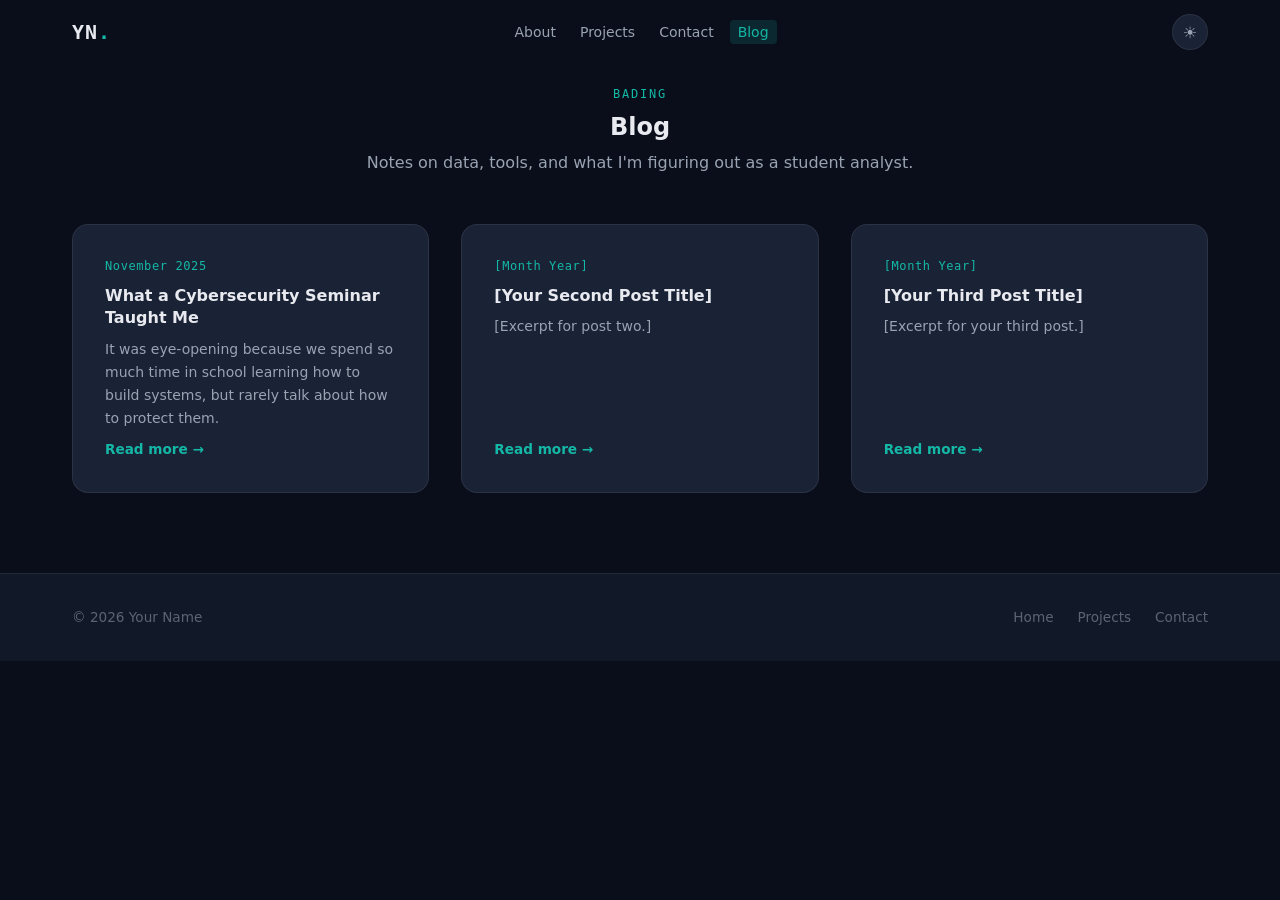
==== blog/index.html @ dedba13b "Initial portfolio setup" ====
<!DOCTYPE html>
<html lang="en" data-theme="dark">
<head>
  <meta charset="UTF-8" />
  <meta name="viewport" content="width=device-width, initial-scale=1.0" />

  <!-- TODO: Replace "Your Name" with your actual name -->
  <title>Blog | Your Name</title>
  <meta name="description" content="Notes on data analytics, tools, and what I'm learning — by Your Name." />

  <meta
    http-equiv="Content-Security-Policy"
    content="
      default-src 'self';
      script-src 'self';
      style-src 'self';
      img-src 'self' data:;
      font-src 'self';
      frame-ancestors 'none';
    "
  />

  <!-- Path goes up one level since this file is in /blog/ -->
  <link rel="stylesheet" href="../assets/css/style.css" />
</head>
<body>

  <nav class="navbar" id="navbar" role="navigation" aria-label="Main navigation">
    <div class="nav-container">
      <!-- TODO: Replace with your name or initials -->
      <a class="nav-logo" href="../index.html">YN<span class="accent">.</span></a>
      <ul class="nav-links" id="nav-links" role="list">
        <li><a href="../index.html#about">About</a></li>
        <li><a href="../index.html#projects">Projects</a></li>
        <li><a href="../index.html#contact">Contact</a></li>
        <li><a href="../blog/" aria-current="page">Blog</a></li>
      </ul>
      <div class="nav-controls">
        <button class="theme-toggle" id="theme-toggle" aria-label="Toggle dark and light mode" aria-pressed="true">
          <span class="theme-icon" aria-hidden="true">☀</span>
        </button>
        <button class="hamburger" id="hamburger" aria-label="Open navigation menu" aria-expanded="false" aria-controls="nav-links">
          <span></span><span></span><span></span>
        </button>
      </div>
    </div>
  </nav>

  <main>
    <section class="section" style="padding-top: calc(var(--nav-height) + var(--space-3xl));" aria-labelledby="blog-index-heading">
      <div class="container">

        <div class="section-header reveal">
          <span class="section-label">bADING</span>
          <h1 id="blog-index-heading">Blog</h1>
          <p class="section-subtitle">Notes on data, tools, and what I'm figuring out as a student analyst.</p>
        </div>

        <div class="blog-grid">

          <!--
            TODO: Add a card here for each blog post you write.
            Create the post as a separate .html file (e.g., post-1.html)
            and update the href to match the filename.
          -->

          <article class="blog-card reveal" aria-labelledby="post1-title">
            <span class="blog-date">November 2025</span>
            <h3 id="post1-title" class="blog-title">
              <a href="blog/post-1.html">What a Cybersecurity Seminar Taught Me </a>
            </h3>
            <!-- TODO: Write a 1–2 sentence teaser for the post -->
            <p class="blog-excerpt">It was eye-opening because we spend so much time in school learning how to build systems, but rarely talk about how to protect them.</p>
            <a href="blog/post-1.html" class="blog-read-more" aria-label="Read more of your first post">Read more →</a>
          </article>

          <article class="blog-card reveal" aria-labelledby="blog-post2">
            <span class="blog-date">[Month Year]</span>
            <h2 id="blog-post2" class="blog-title">
              <a href="post-2.html">[Your Second Post Title]</a>
            </h2>
            <p class="blog-excerpt">[Excerpt for post two.]</p>
            <a href="post-2.html" class="blog-read-more" aria-label="Read your second post">Read more →</a>
          </article>
        
          <article class="blog-card reveal" aria-labelledby="post3-title">
            <span class="blog-date">[Month Year]</span>
            <h3 id="post3-title" class="blog-title">
              <a href="blog/post-3.html">[Your Third Post Title]</a>
            </h3>
            <p class="blog-excerpt">
              [Excerpt for your third post.]
            </p>
            <a href="blog/post-3.html" class="blog-read-more" aria-label="Read more of your third post">Read more →</a>
          </article>

        </div>

      </div>
    </section>
  </main>

  <footer class="footer" role="contentinfo">
    <div class="container">
      <div class="footer-content">
        <!-- TODO: Replace "Your Name" -->
        <p class="footer-copy">&copy; <span id="footer-year"></span> Your Name</p>
        <nav class="footer-nav" aria-label="Footer navigation">
          <a href="../index.html">Home</a>
          <a href="../index.html#projects">Projects</a>
          <a href="../index.html#contact">Contact</a>
        </nav>
      </div>
    </div>
  </footer>

  <script src="../assets/js/main.js"></script>
</body>
</html>
---- assets/css/style.css ----
/* ============================================================
   PORTFOLIO — STYLE.CSS
   Written from scratch. No CSS framework.
   Structure:
   1. CSS Custom Properties (variables for both themes)
   2. Reset / Base
   3. Utilities
   4. Layout helpers
   5. Navigation
   6. Hero
   7. Sections (About, Skills, Projects, Education, Certs, Blog, Contact)
   8. Footer
   9. Animations / Reveal
   10. Media queries
============================================================ */


/* ============================================================
   1. CSS CUSTOM PROPERTIES
   Colors, fonts, spacing, transitions — all in one place.
   Change a value here and it updates everywhere.
============================================================ */
:root {
  /* Color palette — dark theme (default) */
  --bg-primary:       #0a0e1a;
  --bg-secondary:     #111827;
  --bg-card:          #1a2235;
  --bg-card-hover:    #1f2a40;

  --text-primary:     #e8eaf0;
  --text-secondary:   #9aa3b2;
  --text-muted:       #5c6474;

  --accent:           #14b8a6;   /* teal */
  --accent-dim:       #0d9488;
  --accent-glow:      rgba(20, 184, 166, 0.15);

  --border:           rgba(255, 255, 255, 0.07);
  --border-hover:     rgba(20, 184, 166, 0.4);

  --navy:             #1e3a5f;

  /* Typography */
  --font-sans:        'Segoe UI', system-ui, -apple-system, sans-serif;
  --font-mono:        'Cascadia Code', 'Fira Code', 'Consolas', monospace;

  /* Spacing scale */
  --space-xs:   0.25rem;
  --space-sm:   0.5rem;
  --space-md:   1rem;
  --space-lg:   1.5rem;
  --space-xl:   2rem;
  --space-2xl:  3rem;
  --space-3xl:  5rem;

  /* Layout */
  --max-width:  1200px;
  --nav-height: 64px;

  /* Shadows */
  --shadow-sm:  0 1px 3px rgba(0,0,0,0.3);
  --shadow-md:  0 4px 16px rgba(0,0,0,0.4);
  --shadow-lg:  0 8px 32px rgba(0,0,0,0.5);
  --shadow-accent: 0 0 20px rgba(20, 184, 166, 0.2);

  /* Transitions */
  --transition-fast:   150ms ease;
  --transition-normal: 250ms ease;
  --transition-slow:   400ms ease;

  /* Border radius */
  --radius-sm:  4px;
  --radius-md:  8px;
  --radius-lg:  16px;
  --radius-xl:  24px;
}

/* Light theme overrides */
[data-theme="light"] {
  --bg-primary:     #f0f4f8;
  --bg-secondary:   #ffffff;
  --bg-card:        #ffffff;
  --bg-card-hover:  #f8fafc;

  --text-primary:   #1a202c;
  --text-secondary: #4a5568;
  --text-muted:     #718096;

  --accent:         #0d9488;
  --accent-dim:     #0f766e;
  --accent-glow:    rgba(13, 148, 136, 0.1);

  --border:         rgba(0, 0, 0, 0.08);
  --border-hover:   rgba(13, 148, 136, 0.4);

  --shadow-sm:  0 1px 3px rgba(0,0,0,0.1);
  --shadow-md:  0 4px 16px rgba(0,0,0,0.1);
  --shadow-lg:  0 8px 32px rgba(0,0,0,0.12);
}


/* ============================================================
   2. RESET / BASE
============================================================ */
*, *::before, *::after {
  box-sizing: border-box;
  margin: 0;
  padding: 0;
}

html {
  scroll-behavior: smooth;
  scroll-padding-top: var(--nav-height);
  font-size: 16px;
}

body {
  font-family: var(--font-sans);
  background-color: var(--bg-primary);
  color: var(--text-primary);
  line-height: 1.65;
  transition: background-color var(--transition-slow), color var(--transition-slow);
  overflow-x: hidden;
}

a {
  color: var(--accent);
  text-decoration: none;
  transition: color var(--transition-fast), opacity var(--transition-fast);
}

a:hover { opacity: 0.85; }

a:focus-visible {
  outline: 2px solid var(--accent);
  outline-offset: 3px;
  border-radius: var(--radius-sm);
}

img {
  max-width: 100%;
  display: block;
}

ul { list-style: none; }

button {
  cursor: pointer;
  font-family: var(--font-sans);
  border: none;
  background: none;
}

button:focus-visible {
  outline: 2px solid var(--accent);
  outline-offset: 3px;
  border-radius: var(--radius-sm);
}

h1, h2, h3, h4 {
  line-height: 1.2;
  font-weight: 700;
}


/* ============================================================
   3. UTILITIES
============================================================ */
.accent { color: var(--accent); }

.visually-hidden {
  position: absolute;
  width: 1px;
  height: 1px;
  padding: 0;
  margin: -1px;
  overflow: hidden;
  clip: rect(0,0,0,0);
  white-space: nowrap;
  border: 0;
}


/* ============================================================
   4. LAYOUT HELPERS
============================================================ */
.container {
  width: 100%;
  max-width: var(--max-width);
  margin: 0 auto;
  padding: 0 var(--space-xl);
}

.section {
  padding: var(--space-3xl) 0;
}

.section-header {
  text-align: center;
  margin-bottom: var(--space-2xl);
}

.section-label {
  display: inline-block;
  font-family: var(--font-mono);
  font-size: 0.75rem;
  letter-spacing: 0.15em;
  text-transform: uppercase;
  color: var(--accent);
  margin-bottom: var(--space-sm);
}

.section-header h2 {
  font-size: clamp(1.75rem, 4vw, 2.5rem);
  color: var(--text-primary);
}

.section-subtitle {
  margin-top: var(--space-sm);
  color: var(--text-secondary);
  font-size: 1rem;
}


/* ============================================================
   5. NAVIGATION
============================================================ */
.navbar {
  position: fixed;
  top: 0;
  left: 0;
  right: 0;
  height: var(--nav-height);
  z-index: 1000;
  background: transparent;
  transition: background-color var(--transition-normal), box-shadow var(--transition-normal);
}

.navbar.scrolled {
  background: var(--bg-secondary);
  box-shadow: var(--shadow-sm);
  border-bottom: 1px solid var(--border);
}

.nav-container {
  max-width: var(--max-width);
  margin: 0 auto;
  padding: 0 var(--space-xl);
  height: 100%;
  display: flex;
  align-items: center;
  justify-content: space-between;
  gap: var(--space-xl);
}

.nav-logo {
  font-family: var(--font-mono);
  font-size: 1.25rem;
  font-weight: 700;
  color: var(--text-primary);
  letter-spacing: 0.05em;
  flex-shrink: 0;
}

.nav-links {
  display: flex;
  align-items: center;
  gap: var(--space-sm);
}

.nav-links a {
  font-size: 0.875rem;
  color: var(--text-secondary);
  padding: var(--space-xs) var(--space-sm);
  border-radius: var(--radius-sm);
  transition: color var(--transition-fast), background-color var(--transition-fast);
}

.nav-links a:hover,
.nav-links a[aria-current="page"] {
  color: var(--accent);
  background: var(--accent-glow);
}

.nav-controls {
  display: flex;
  align-items: center;
  gap: var(--space-sm);
}

.theme-toggle {
  width: 36px;
  height: 36px;
  border-radius: 50%;
  display: flex;
  align-items: center;
  justify-content: center;
  font-size: 1rem;
  color: var(--text-secondary);
  background: var(--bg-card);
  border: 1px solid var(--border);
  transition: color var(--transition-fast), background-color var(--transition-fast), border-color var(--transition-fast);
}

.theme-toggle:hover {
  color: var(--accent);
  border-color: var(--accent);
}

/* Hamburger (mobile) */
.hamburger {
  display: none;
  flex-direction: column;
  gap: 5px;
  width: 36px;
  height: 36px;
  align-items: center;
  justify-content: center;
  border-radius: var(--radius-sm);
  color: var(--text-secondary);
}

.hamburger span {
  display: block;
  width: 20px;
  height: 2px;
  background: currentColor;
  border-radius: 2px;
  transition: transform var(--transition-normal), opacity var(--transition-normal);
}

.hamburger[aria-expanded="true"] span:nth-child(1) {
  transform: translateY(7px) rotate(45deg);
}
.hamburger[aria-expanded="true"] span:nth-child(2) {
  opacity: 0;
}
.hamburger[aria-expanded="true"] span:nth-child(3) {
  transform: translateY(-7px) rotate(-45deg);
}


/* ============================================================
   6. HERO
============================================================ */
.hero {
  position: relative;
  min-height: 100vh;
  display: flex;
  align-items: center;
  justify-content: center;
  overflow: hidden;
  padding: calc(var(--nav-height) + var(--space-xl)) var(--space-xl) var(--space-3xl);
}

/* Graph-paper grid background — data-themed aesthetic */
.hero-bg-grid {
  position: absolute;
  inset: 0;
  background-image:
    linear-gradient(var(--border) 1px, transparent 1px),
    linear-gradient(90deg, var(--border) 1px, transparent 1px);
  background-size: 40px 40px;
  mask-image: radial-gradient(ellipse 80% 80% at 50% 50%, black 40%, transparent 100%);
  -webkit-mask-image: radial-gradient(ellipse 80% 80% at 50% 50%, black 40%, transparent 100%);
  pointer-events: none;
}

.hero-content {
  position: relative;
  text-align: center;
  max-width: 800px;
  animation: heroFadeIn 0.8s ease both;
}

.hero-greeting {
  font-family: var(--font-mono);
  font-size: 0.9rem;
  color: var(--accent);
  letter-spacing: 0.1em;
  margin-bottom: var(--space-sm);
}

.hero-name {
  font-size: clamp(2.5rem, 7vw, 5rem);
  color: var(--text-primary);
  margin-bottom: var(--space-md);
  letter-spacing: -0.02em;
}

.hero-tagline {
  font-family: var(--font-mono);
  font-size: clamp(0.9rem, 2vw, 1.1rem);
  color: var(--text-secondary);
  margin-bottom: var(--space-lg);
  letter-spacing: 0.05em;
}

.hero-bio {
  font-size: 1.05rem;
  color: var(--text-secondary);
  max-width: 560px;
  margin: 0 auto var(--space-xl);
  line-height: 1.75;
}

/* Animated stat strip */
.hero-stats {
  display: flex;
  align-items: center;
  justify-content: center;
  gap: var(--space-xl);
  margin-bottom: var(--space-xl);
  padding: var(--space-lg) var(--space-xl);
  background: var(--bg-card);
  border: 1px solid var(--border);
  border-radius: var(--radius-lg);
  max-width: 480px;
  margin-left: auto;
  margin-right: auto;
}

.stat-item {
  display: flex;
  flex-direction: column;
  align-items: center;
  gap: var(--space-xs);
}

.stat-num {
  font-family: var(--font-mono);
  font-size: 2rem;
  font-weight: 700;
  color: var(--accent);
  line-height: 1;
}

.stat-label {
  font-size: 0.75rem;
  color: var(--text-muted);
  letter-spacing: 0.05em;
}

.stat-divider {
  width: 1px;
  height: 40px;
  background: var(--border);
}

.hero-cta {
  display: flex;
  gap: var(--space-md);
  justify-content: center;
  flex-wrap: wrap;
}

/* Scroll indicator */
.scroll-indicator {
  position: absolute;
  bottom: var(--space-xl);
  left: 50%;
  transform: translateX(-50%);
  display: flex;
  flex-direction: column;
  align-items: center;
  color: var(--text-muted);
}

.scroll-indicator span {
  display: block;
  width: 20px;
  height: 32px;
  border: 2px solid currentColor;
  border-radius: 10px;
  position: relative;
}

.scroll-indicator span::after {
  content: '';
  position: absolute;
  top: 5px;
  left: 50%;
  transform: translateX(-50%);
  width: 4px;
  height: 6px;
  background: currentColor;
  border-radius: 2px;
  animation: scrollBounce 1.5s ease-in-out infinite;
}


/* ============================================================
   BUTTONS — shared styles
============================================================ */
.btn {
  display: inline-flex;
  align-items: center;
  justify-content: center;
  gap: var(--space-xs);
  padding: 0.65rem 1.4rem;
  border-radius: var(--radius-md);
  font-size: 0.875rem;
  font-weight: 600;
  letter-spacing: 0.03em;
  transition: all var(--transition-normal);
  text-decoration: none;
  border: 2px solid transparent;
  cursor: pointer;
  white-space: nowrap;
}

.btn-primary {
  background: var(--accent);
  color: #fff;
  border-color: var(--accent);
}

.btn-primary:hover {
  background: var(--accent-dim);
  border-color: var(--accent-dim);
  opacity: 1;
  box-shadow: var(--shadow-accent);
  transform: translateY(-1px);
}

.btn-secondary {
  background: transparent;
  color: var(--text-primary);
  border-color: var(--border-hover);
}

.btn-secondary:hover {
  background: var(--accent-glow);
  border-color: var(--accent);
  color: var(--accent);
  opacity: 1;
}

.btn-outline {
  background: transparent;
  color: var(--accent);
  border-color: var(--accent);
}

.btn-outline:hover {
  background: var(--accent);
  color: #fff;
  opacity: 1;
}

.btn-sm {
  padding: 0.4rem 0.9rem;
  font-size: 0.8rem;
}

.btn-full { width: 100%; }


/* ============================================================
   7a. ABOUT
============================================================ */
.about-section { background: var(--bg-secondary); }

.about-grid {
  display: grid;
  grid-template-columns: 280px 1fr;
  gap: var(--space-2xl);
  align-items: start;
}

.image-placeholder {
  aspect-ratio: 1;
  background: var(--bg-card);
  border: 2px dashed var(--border);
  border-radius: var(--radius-lg);
  display: flex;
  flex-direction: column;
  align-items: center;
  justify-content: center;
  gap: var(--space-sm);
  color: var(--text-muted);
  font-size: 0.85rem;
  text-align: center;
  padding: var(--space-lg);
}

.image-placeholder span { font-size: 2.5rem; }

.about-text p {
  color: var(--text-secondary);
  margin-bottom: var(--space-md);
  line-height: 1.8;
}

.about-details {
  margin-top: var(--space-xl);
  display: grid;
  gap: var(--space-sm);
  border-top: 1px solid var(--border);
  padding-top: var(--space-xl);
}

.detail-item {
  display: flex;
  gap: var(--space-md);
  align-items: baseline;
}

.detail-label {
  font-family: var(--font-mono);
  font-size: 0.75rem;
  color: var(--accent);
  letter-spacing: 0.08em;
  min-width: 100px;
  flex-shrink: 0;
}

.detail-value {
  font-size: 0.9rem;
  color: var(--text-secondary);
}


/* ============================================================
   7b. SKILLS
============================================================ */
.skills-grid {
  display: grid;
  grid-template-columns: repeat(auto-fit, minmax(280px, 1fr));
  gap: var(--space-xl);
}

.skill-category {
  background: var(--bg-card);
  border: 1px solid var(--border);
  border-radius: var(--radius-lg);
  padding: var(--space-xl);
  transition: border-color var(--transition-normal), box-shadow var(--transition-normal);
}

.skill-category:hover {
  border-color: var(--border-hover);
  box-shadow: var(--shadow-md);
}

.skill-category-title {
  font-size: 1rem;
  color: var(--text-primary);
  margin-bottom: var(--space-lg);
  display: flex;
  align-items: center;
  gap: var(--space-sm);
}

.skill-icon { font-size: 1.1rem; }

.skill-list { display: flex; flex-direction: column; gap: var(--space-md); }

.skill-item { display: flex; flex-direction: column; gap: var(--space-xs); }

.skill-name {
  font-size: 0.875rem;
  color: var(--text-secondary);
}

.skill-bar {
  height: 6px;
  background: var(--border);
  border-radius: 3px;
  overflow: hidden;
}

.skill-fill {
  height: 100%;
  background: linear-gradient(90deg, var(--accent), var(--accent-dim));
  border-radius: 3px;
  width: 0%;
  transition: width 1s cubic-bezier(0.4, 0, 0.2, 1);
}


/* ============================================================
   7c. PROJECTS
============================================================ */
.projects-section { background: var(--bg-secondary); }

.project-filters {
  display: flex;
  gap: var(--space-sm);
  flex-wrap: wrap;
  justify-content: center;
  margin-bottom: var(--space-2xl);
}

.filter-btn {
  padding: 0.4rem 1rem;
  border-radius: 999px;
  font-size: 0.8rem;
  font-weight: 500;
  color: var(--text-secondary);
  background: var(--bg-card);
  border: 1px solid var(--border);
  transition: all var(--transition-fast);
}

.filter-btn:hover,
.filter-btn.active {
  color: var(--accent);
  background: var(--accent-glow);
  border-color: var(--accent);
}

.projects-grid {
  display: grid;
  grid-template-columns: repeat(auto-fill, minmax(300px, 1fr));
  gap: var(--space-xl);
}

.project-card {
  background: var(--bg-card);
  border: 1px solid var(--border);
  border-radius: var(--radius-lg);
  display: flex;
  flex-direction: column;
  transition: transform var(--transition-normal), border-color var(--transition-normal), box-shadow var(--transition-normal);
  overflow: hidden;
}

.project-card:hover {
  transform: translateY(-4px);
  border-color: var(--border-hover);
  box-shadow: var(--shadow-lg);
}

.project-card.hidden { display: none; }

.project-card-header {
  padding: var(--space-lg) var(--space-lg) 0;
  display: flex;
  align-items: center;
  justify-content: space-between;
}

.project-icon { font-size: 1.75rem; }

.project-category-badge {
  font-family: var(--font-mono);
  font-size: 0.7rem;
  letter-spacing: 0.08em;
  color: var(--accent);
  background: var(--accent-glow);
  padding: 0.2rem 0.6rem;
  border-radius: 999px;
  border: 1px solid var(--accent);
  opacity: 0.8;
}

.project-card-body {
  padding: var(--space-md) var(--space-lg);
  flex: 1;
}

.project-title {
  font-size: 1rem;
  color: var(--text-primary);
  margin-bottom: var(--space-sm);
}

.project-description {
  font-size: 0.875rem;
  color: var(--text-secondary);
  line-height: 1.65;
  margin-bottom: var(--space-md);
}

.project-tags {
  display: flex;
  flex-wrap: wrap;
  gap: var(--space-xs);
}

.tag {
  font-family: var(--font-mono);
  font-size: 0.7rem;
  color: var(--text-muted);
  background: var(--bg-secondary);
  padding: 0.15rem 0.5rem;
  border-radius: var(--radius-sm);
  border: 1px solid var(--border);
}

.project-card-footer {
  padding: var(--space-md) var(--space-lg) var(--space-lg);
  display: flex;
  gap: var(--space-sm);
  border-top: 1px solid var(--border);
}


/* ============================================================
   7d. EDUCATION
============================================================ */
.education-timeline {
  max-width: 760px;
  margin: 0 auto;
  display: flex;
  flex-direction: column;
  gap: var(--space-xl);
}

.edu-card {
  display: flex;
  gap: var(--space-lg);
  background: var(--bg-card);
  border: 1px solid var(--border);
  border-radius: var(--radius-lg);
  padding: var(--space-xl);
  transition: border-color var(--transition-normal);
}

.edu-card:hover { border-color: var(--border-hover); }

.edu-icon {
  font-size: 2rem;
  flex-shrink: 0;
  margin-top: 2px;
}

.edu-content { flex: 1; }

.edu-header {
  display: flex;
  align-items: flex-start;
  justify-content: space-between;
  gap: var(--space-md);
  flex-wrap: wrap;
  margin-bottom: var(--space-xs);
}

.edu-degree {
  font-size: 1.05rem;
  color: var(--text-primary);
}

.edu-school {
  font-size: 0.9rem;
  color: var(--accent);
}

.edu-year {
  font-family: var(--font-mono);
  font-size: 0.8rem;
  color: var(--text-muted);
  display: block;
  margin-bottom: var(--space-lg);
}

.edu-details { margin-top: var(--space-md); }

.edu-details-label {
  font-size: 0.8rem;
  font-weight: 600;
  color: var(--text-secondary);
  letter-spacing: 0.05em;
  text-transform: uppercase;
  margin-top: var(--space-md);
  margin-bottom: var(--space-sm);
}

.coursework-list,
.achievement-list {
  display: flex;
  flex-wrap: wrap;
  gap: var(--space-xs) var(--space-md);
}

.coursework-list li,
.achievement-list li {
  font-size: 0.85rem;
  color: var(--text-secondary);
}

.coursework-list li::before {
  content: '→ ';
  color: var(--accent);
  font-family: var(--font-mono);
}

.achievement-list li::before {
  content: '★ ';
  color: var(--accent);
}


/* ============================================================
   7e. CERTIFICATIONS
============================================================ */
.certifications-section { background: var(--bg-secondary); }

.certs-grid {
  display: grid;
  grid-template-columns: repeat(auto-fill, minmax(220px, 1fr));
  gap: var(--space-lg);
}

.cert-card {
  background: var(--bg-card);
  border: 1px solid var(--border);
  border-radius: var(--radius-lg);
  padding: var(--space-lg);
  display: flex;
  gap: var(--space-md);
  align-items: flex-start;
  transition: border-color var(--transition-normal), box-shadow var(--transition-normal);
}

.cert-card:hover {
  border-color: var(--border-hover);
  box-shadow: var(--shadow-sm);
}

.cert-planned {
  opacity: 0.7;
  border-style: dashed;
}

.cert-status {
  width: 32px;
  height: 32px;
  border-radius: 50%;
  display: flex;
  align-items: center;
  justify-content: center;
  font-size: 0.85rem;
  font-weight: 700;
  flex-shrink: 0;
}

.cert-status.earned {
  background: rgba(20, 184, 166, 0.2);
  color: var(--accent);
  border: 1px solid var(--accent);
}

.cert-status.planned {
  background: var(--bg-secondary);
  color: var(--text-muted);
  border: 1px solid var(--border);
}

.cert-name {
  font-size: 0.9rem;
  color: var(--text-primary);
  margin-bottom: var(--space-xs);
}

.cert-issuer {
  display: block;
  font-size: 0.8rem;
  color: var(--text-muted);
  margin-bottom: var(--space-xs);
}

.cert-date {
  display: block;
  font-family: var(--font-mono);
  font-size: 0.75rem;
  color: var(--text-muted);
  margin-bottom: var(--space-sm);
}

.cert-link {
  font-size: 0.8rem;
  color: var(--accent);
}


/* ============================================================
   7f. BLOG
============================================================ */
.blog-grid {
  display: grid;
  grid-template-columns: repeat(auto-fill, minmax(280px, 1fr));
  gap: var(--space-xl);
}

.blog-card {
  background: var(--bg-card);
  border: 1px solid var(--border);
  border-radius: var(--radius-lg);
  padding: var(--space-xl);
  display: flex;
  flex-direction: column;
  gap: var(--space-sm);
  transition: border-color var(--transition-normal), transform var(--transition-normal);
}

.blog-card:hover {
  border-color: var(--border-hover);
  transform: translateY(-2px);
}

.blog-date {
  font-family: var(--font-mono);
  font-size: 0.75rem;
  color: var(--accent);
  letter-spacing: 0.05em;
}

.blog-title {
  font-size: 1rem;
  color: var(--text-primary);
  line-height: 1.4;
}

.blog-title a { color: var(--text-primary); }
.blog-title a:hover { color: var(--accent); opacity: 1; }

.blog-excerpt {
  font-size: 0.875rem;
  color: var(--text-secondary);
  line-height: 1.65;
  flex: 1;
}

.blog-read-more {
  font-size: 0.85rem;
  color: var(--accent);
  font-weight: 600;
  align-self: flex-start;
}

.blog-cta {
  text-align: center;
  margin-top: var(--space-2xl);
}


/* ============================================================
   7g. CONTACT
============================================================ */
.contact-section { background: var(--bg-secondary); }

.contact-grid {
  display: grid;
  grid-template-columns: 1fr 2fr;
  gap: var(--space-2xl);
  max-width: 900px;
  margin: 0 auto;
}

.contact-links-title {
  font-size: 0.85rem;
  color: var(--text-secondary);
  font-weight: 600;
  margin-bottom: var(--space-lg);
  letter-spacing: 0.05em;
  text-transform: uppercase;
}

.social-links {
  display: flex;
  flex-direction: column;
  gap: var(--space-md);
}

.social-link {
  display: flex;
  align-items: center;
  gap: var(--space-md);
  color: var(--text-secondary);
  font-size: 0.9rem;
  font-weight: 500;
  padding: var(--space-md);
  background: var(--bg-card);
  border: 1px solid var(--border);
  border-radius: var(--radius-md);
  transition: all var(--transition-normal);
}

.social-link:hover {
  color: var(--accent);
  border-color: var(--accent);
  background: var(--accent-glow);
  opacity: 1;
}

.social-icon {
  display: flex;
  align-items: center;
  justify-content: center;
  flex-shrink: 0;
  color: currentColor;
}

/* Form */
.contact-form-wrap {
  background: var(--bg-card);
  border: 1px solid var(--border);
  border-radius: var(--radius-lg);
  padding: var(--space-xl);
}

.form-group {
  display: flex;
  flex-direction: column;
  gap: var(--space-xs);
  margin-bottom: var(--space-lg);
}

label {
  font-size: 0.85rem;
  font-weight: 600;
  color: var(--text-secondary);
}

input[type="text"],
input[type="email"],
textarea {
  width: 100%;
  padding: 0.65rem 0.9rem;
  background: var(--bg-secondary);
  border: 1px solid var(--border);
  border-radius: var(--radius-md);
  color: var(--text-primary);
  font-family: var(--font-sans);
  font-size: 0.9rem;
  transition: border-color var(--transition-fast), box-shadow var(--transition-fast);
  resize: vertical;
}

input[type="text"]:focus,
input[type="email"]:focus,
textarea:focus {
  outline: none;
  border-color: var(--accent);
  box-shadow: 0 0 0 3px var(--accent-glow);
}

input::placeholder,
textarea::placeholder {
  color: var(--text-muted);
}

.form-error {
  font-size: 0.8rem;
  color: #f87171;
  min-height: 1rem;
}

.form-status {
  margin-top: var(--space-md);
  font-size: 0.875rem;
  text-align: center;
  min-height: 1.5rem;
}

.form-status.success { color: var(--accent); }
.form-status.error   { color: #f87171; }


/* ============================================================
   8. FOOTER
============================================================ */
.footer {
  background: var(--bg-secondary);
  border-top: 1px solid var(--border);
  padding: var(--space-xl) 0;
}

.footer-content {
  display: flex;
  align-items: center;
  justify-content: space-between;
  gap: var(--space-lg);
  flex-wrap: wrap;
}

.footer-copy {
  font-size: 0.85rem;
  color: var(--text-muted);
}

.footer-nav {
  display: flex;
  gap: var(--space-lg);
}

.footer-nav a {
  font-size: 0.85rem;
  color: var(--text-muted);
  transition: color var(--transition-fast);
}

.footer-nav a:hover { color: var(--accent); }


/* ============================================================
   9. ANIMATIONS
============================================================ */

/* Hero entrance */
@keyframes heroFadeIn {
  from { opacity: 0; transform: translateY(20px); }
  to   { opacity: 1; transform: translateY(0); }
}

/* Scroll-reveal base state */
.reveal {
  opacity: 0;
  transform: translateY(24px);
  transition: opacity 0.6s ease, transform 0.6s ease;
}

/* Applied by JavaScript when element enters viewport */
.reveal.visible {
  opacity: 1;
  transform: translateY(0);
}

/* Stagger children inside a grid so they animate in sequence */
.projects-grid .reveal:nth-child(2) { transition-delay: 0.08s; }
.projects-grid .reveal:nth-child(3) { transition-delay: 0.16s; }
.projects-grid .reveal:nth-child(4) { transition-delay: 0.24s; }
.skills-grid .reveal:nth-child(2)   { transition-delay: 0.1s; }
.skills-grid .reveal:nth-child(3)   { transition-delay: 0.2s; }
.certs-grid .reveal:nth-child(2)    { transition-delay: 0.08s; }
.certs-grid .reveal:nth-child(3)    { transition-delay: 0.16s; }
.certs-grid .reveal:nth-child(4)    { transition-delay: 0.24s; }
.blog-grid .reveal:nth-child(2)     { transition-delay: 0.1s; }
.blog-grid .reveal:nth-child(3)     { transition-delay: 0.2s; }

/* Scroll bounce on hero indicator */
@keyframes scrollBounce {
  0%, 100% { transform: translateX(-50%) translateY(0); }
  50%       { transform: translateX(-50%) translateY(6px); }
}


/* ============================================================
   10. MEDIA QUERIES
============================================================ */

/* Tablet — below 900px */
@media (max-width: 900px) {
  .about-grid {
    grid-template-columns: 1fr;
  }

  .image-placeholder {
    max-width: 240px;
    margin: 0 auto;
  }

  .contact-grid {
    grid-template-columns: 1fr;
  }
}

/* Mobile — below 700px */
@media (max-width: 700px) {

  :root {
    --space-3xl: 3.5rem;
  }

  .container {
    padding: 0 var(--space-lg);
  }

  /* Nav: show hamburger, hide link list by default */
  .hamburger {
    display: flex;
  }

  .nav-links {
    position: fixed;
    top: var(--nav-height);
    left: 0;
    right: 0;
    background: var(--bg-secondary);
    border-bottom: 1px solid var(--border);
    flex-direction: column;
    padding: var(--space-lg);
    gap: var(--space-sm);
    transform: translateY(-110%);
    transition: transform var(--transition-normal);
    z-index: 999;
  }

  .nav-links.open {
    transform: translateY(0);
  }

  .nav-links a {
    padding: var(--space-sm) var(--space-md);
    font-size: 0.95rem;
    width: 100%;
    display: block;
  }

  /* Hero stat strip stacks */
  .hero-stats {
    flex-direction: column;
    gap: var(--space-md);
    max-width: 240px;
  }

  .stat-divider {
    width: 40px;
    height: 1px;
  }

  /* Project grid goes single column */
  .projects-grid {
    grid-template-columns: 1fr;
  }

  /* Blog grid single column */
  .blog-grid {
    grid-template-columns: 1fr;
  }

  /* Certs grid single column */
  .certs-grid {
    grid-template-columns: 1fr;
  }

  /* Education card */
  .edu-card {
    flex-direction: column;
  }

  /* Footer stacks */
  .footer-content {
    flex-direction: column;
    text-align: center;
  }
}

/* Very small phones */
@media (max-width: 400px) {
  .hero-cta {
    flex-direction: column;
    align-items: center;
  }

  .btn { width: 100%; max-width: 260px; }
}
.profile-photo {
  width: 100%;
  border-radius: var(--radius-lg);
  object-fit: cover;
  aspect-ratio: 1;
  border: 2px solid var(--border);
}
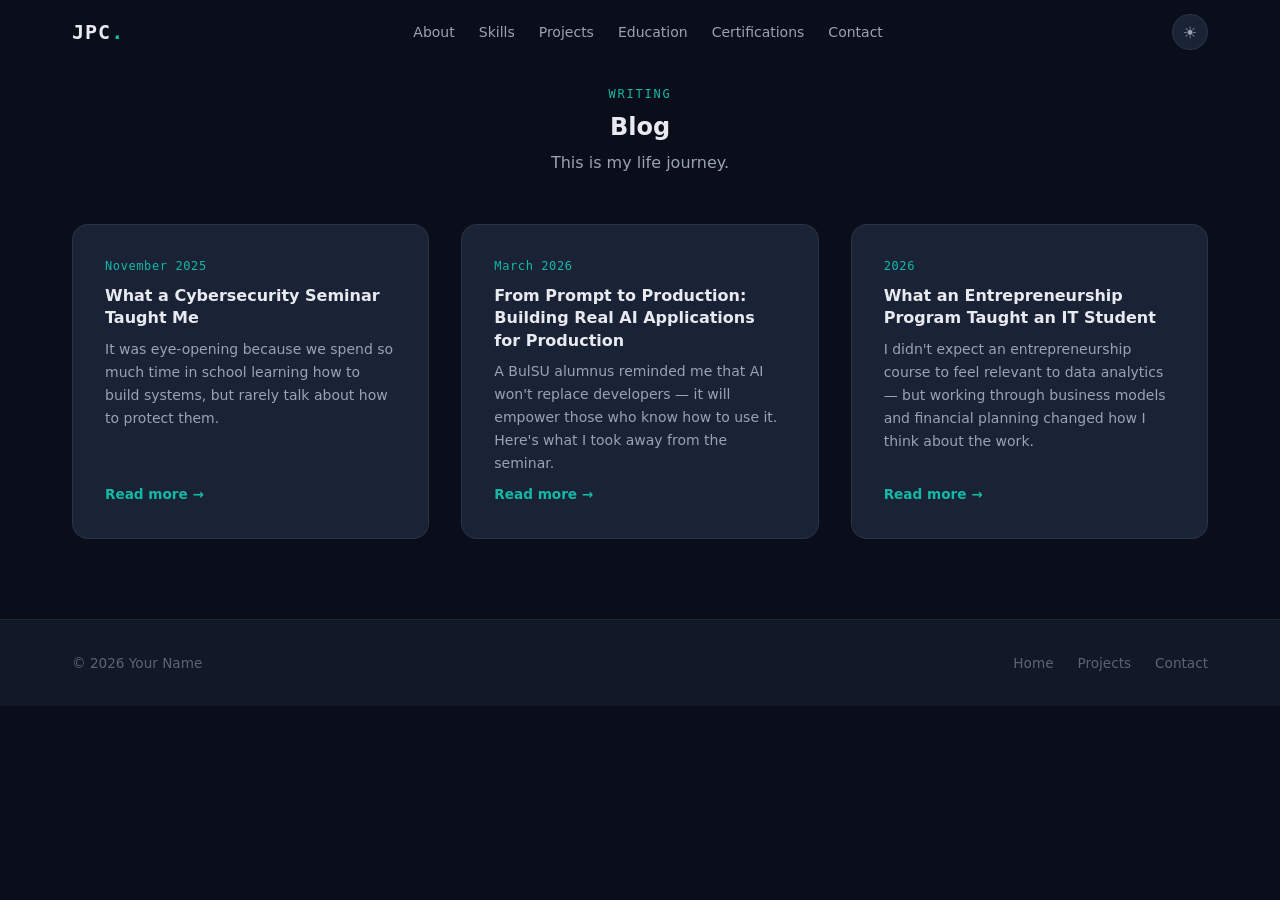
==== commit 625ab7c1: "brief description of what changed" ====
--- a/blog/index.html
+++ b/blog/index.html
@@ -4,8 +4,7 @@
   <meta charset="UTF-8" />
   <meta name="viewport" content="width=device-width, initial-scale=1.0" />
 
-  <!-- TODO: Replace "Your Name" with your actual name -->
-  <title>Blog | Your Name</title>
+  <title>Blog | John Paul F Carlos</title>
   <meta name="description" content="Notes on data analytics, tools, and what I'm learning — by Your Name." />
 
   <meta
@@ -20,20 +19,22 @@
     "
   />
 
-  <!-- Path goes up one level since this file is in /blog/ -->
   <link rel="stylesheet" href="../assets/css/style.css" />
 </head>
 <body>
 
   <nav class="navbar" id="navbar" role="navigation" aria-label="Main navigation">
     <div class="nav-container">
-      <!-- TODO: Replace with your name or initials -->
-      <a class="nav-logo" href="../index.html">YN<span class="accent">.</span></a>
+
+      <a class="nav-logo" href="../index.html">JPC<span class="accent">.</span></a>
       <ul class="nav-links" id="nav-links" role="list">
         <li><a href="../index.html#about">About</a></li>
+        <li><a href="../index.html#skills">Skills</a></li>
         <li><a href="../index.html#projects">Projects</a></li>
+        <li><a href="../index.html#education">Education</a></li>
+        <li><a href="../index.html#certifications">Certifications</a></li>
         <li><a href="../index.html#contact">Contact</a></li>
-        <li><a href="../blog/" aria-current="page">Blog</a></li>
+    
       </ul>
       <div class="nav-controls">
         <button class="theme-toggle" id="theme-toggle" aria-label="Toggle dark and light mode" aria-pressed="true">
@@ -51,9 +52,9 @@
       <div class="container">
 
         <div class="section-header reveal">
-          <span class="section-label">bADING</span>
+          <span class="section-label">WRITING</span>
           <h1 id="blog-index-heading">Blog</h1>
-          <p class="section-subtitle">Notes on data, tools, and what I'm figuring out as a student analyst.</p>
+          <p class="section-subtitle">This is my life journey.</p>
         </div>
 
         <div class="blog-grid">
@@ -67,32 +68,35 @@
           <article class="blog-card reveal" aria-labelledby="post1-title">
             <span class="blog-date">November 2025</span>
             <h3 id="post1-title" class="blog-title">
-              <a href="blog/post-1.html">What a Cybersecurity Seminar Taught Me </a>
+              <a href="post-1.html">What a Cybersecurity Seminar Taught Me </a>
             </h3>
-            <!-- TODO: Write a 1–2 sentence teaser for the post -->
+
             <p class="blog-excerpt">It was eye-opening because we spend so much time in school learning how to build systems, but rarely talk about how to protect them.</p>
-            <a href="blog/post-1.html" class="blog-read-more" aria-label="Read more of your first post">Read more →</a>
+            <a href="post-1.html" class="blog-read-more" aria-label="Read more of your first post">Read more →</a>
           </article>
 
-          <article class="blog-card reveal" aria-labelledby="blog-post2">
-            <span class="blog-date">[Month Year]</span>
-            <h2 id="blog-post2" class="blog-title">
-              <a href="post-2.html">[Your Second Post Title]</a>
-            </h2>
-            <p class="blog-excerpt">[Excerpt for post two.]</p>
-            <a href="post-2.html" class="blog-read-more" aria-label="Read your second post">Read more →</a>
+          <article class="blog-card reveal" aria-labelledby="post2-title">
+            <span class="blog-date">March 2026</span>
+            <h3 id="post2-title" class="blog-title">
+              <a href="post-2.html">From Prompt to Production: Building Real AI Applications for Production</a>
+            </h3>
+            <p class="blog-excerpt">
+               A BulSU alumnus reminded me that AI won't replace developers — it will empower those who know how to use it. Here's what I took away from the seminar.
+            </p>
+            <a href="post-2.html" class="blog-read-more" aria-label="Read more of your second post">Read more →</a>
           </article>
+
         
           <article class="blog-card reveal" aria-labelledby="post3-title">
-            <span class="blog-date">[Month Year]</span>
+            <span class="blog-date">2026</span>
             <h3 id="post3-title" class="blog-title">
-              <a href="blog/post-3.html">[Your Third Post Title]</a>
+                <a href="post-3.html">What an Entrepreneurship Program Taught an IT Student</a>
             </h3>
             <p class="blog-excerpt">
-              [Excerpt for your third post.]
+                I didn't expect an entrepreneurship course to feel relevant to data analytics — but working through business models and financial planning changed how I think about the work.
             </p>
-            <a href="blog/post-3.html" class="blog-read-more" aria-label="Read more of your third post">Read more →</a>
-          </article>
+            <a href="post-3.html" class="blog-read-more" aria-label="Read post three">Read more →</a>
+            </article>
 
         </div>
 
